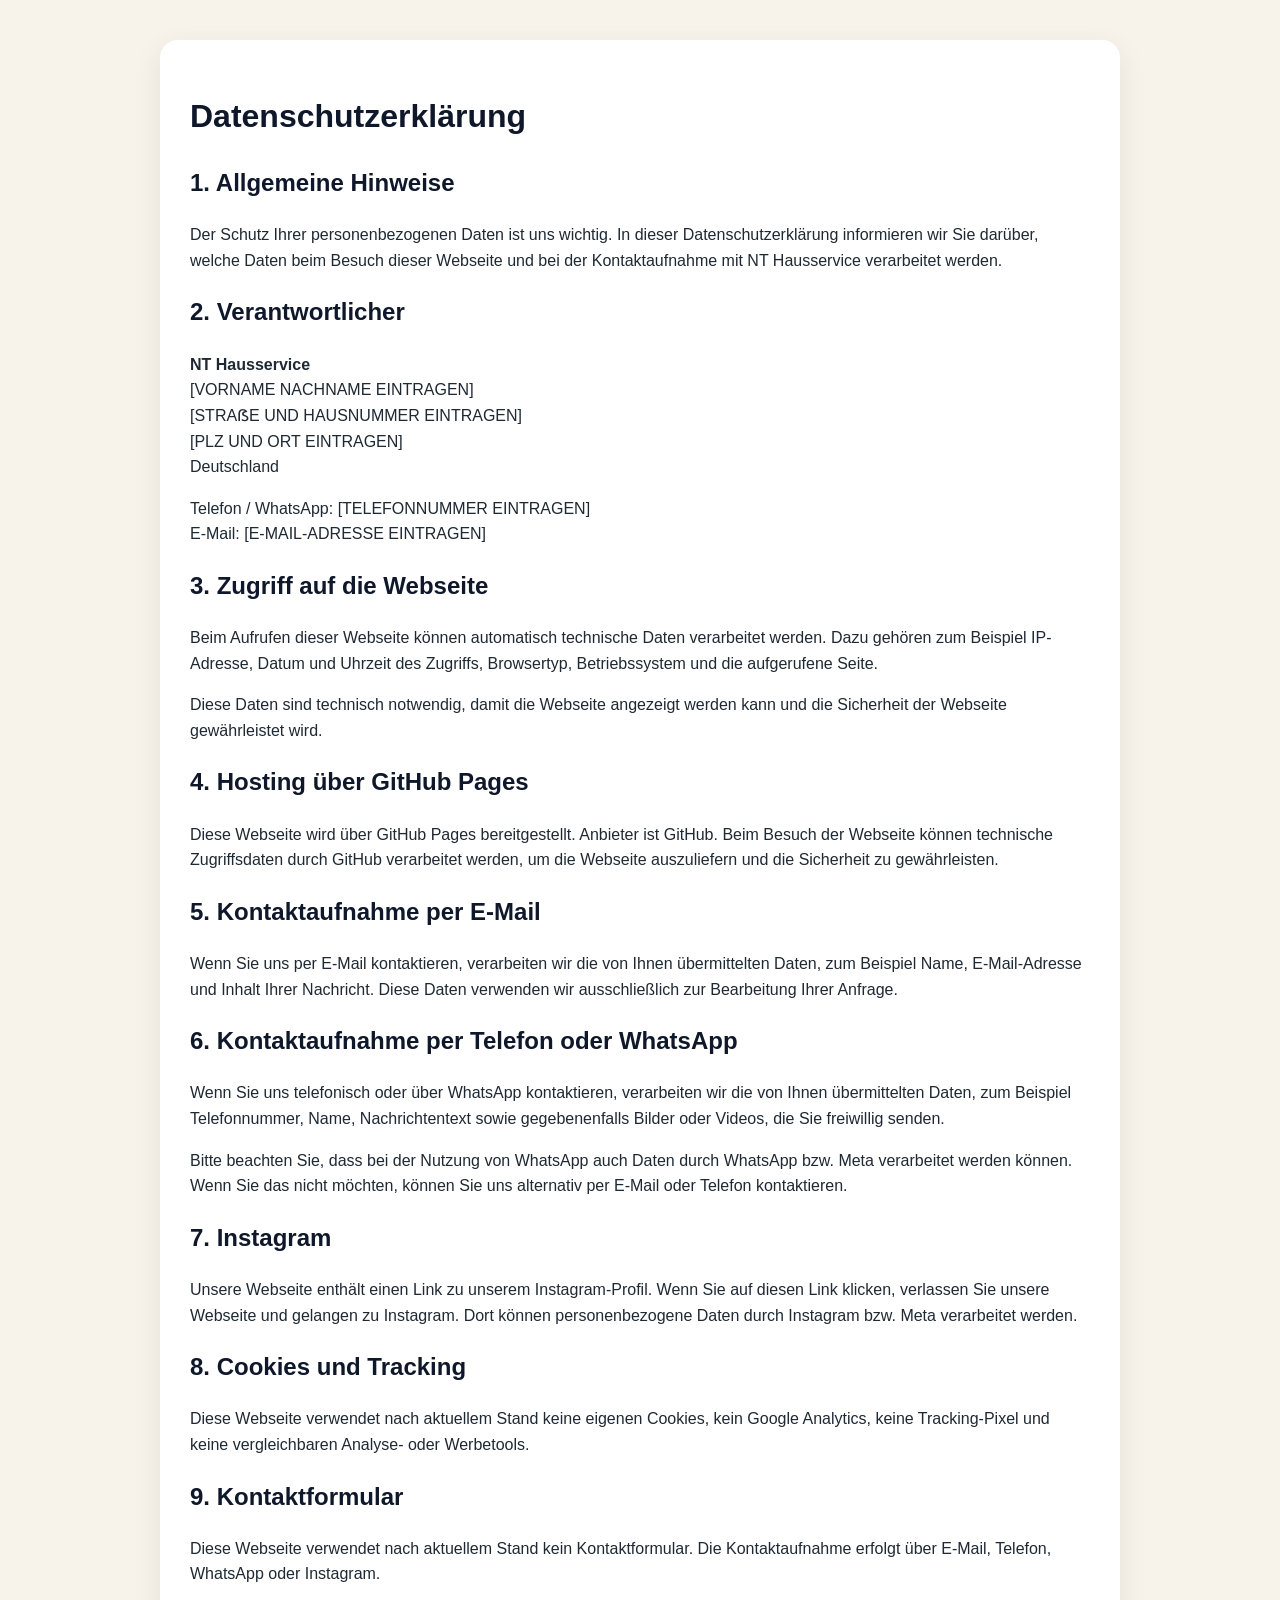
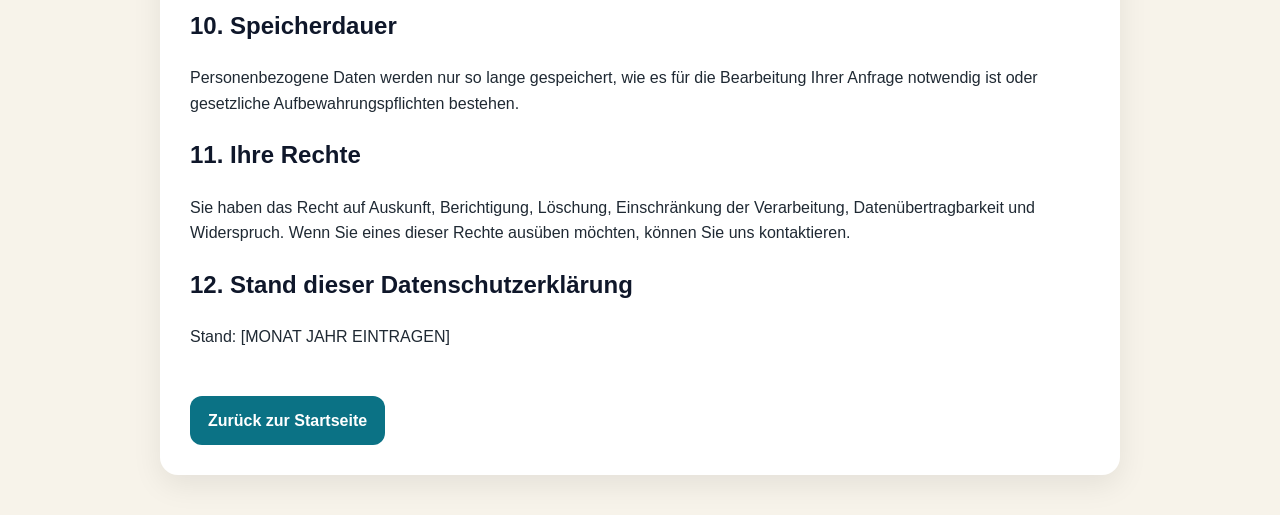
==== datenschutz.html @ 989eec22 "Add files via upload" ====
<!DOCTYPE html>
<html lang="de">
<head>
    <meta charset="UTF-8">
    <meta name="viewport" content="width=device-width, initial-scale=1.0">
    <title>Datenschutz – NT Hausservice</title>
    <style>
        body {
            margin: 0;
            font-family: Arial, sans-serif;
            background: #f7f3ea;
            color: #1f2933;
            line-height: 1.6;
        }

        .page {
            max-width: 900px;
            margin: 40px auto;
            padding: 30px;
            background: white;
            border-radius: 18px;
            box-shadow: 0 10px 30px rgba(0,0,0,0.08);
        }

        h1, h2 {
            color: #0f172a;
        }

        a {
            color: #0b7285;
            font-weight: bold;
            text-decoration: none;
        }

        .back {
            margin-top: 30px;
            display: inline-block;
            background: #0b7285;
            color: white;
            padding: 12px 18px;
            border-radius: 12px;
        }
    </style>
</head>
<body>
<main class="page">
    <h1>Datenschutzerklärung</h1>

    <h2>1. Allgemeine Hinweise</h2>

    <p>
        Der Schutz Ihrer personenbezogenen Daten ist uns wichtig.
        In dieser Datenschutzerklärung informieren wir Sie darüber,
        welche Daten beim Besuch dieser Webseite und bei der Kontaktaufnahme mit NT Hausservice verarbeitet werden.
    </p>

    <h2>2. Verantwortlicher</h2>

    <p>
        <strong>NT Hausservice</strong><br>
        [VORNAME NACHNAME EINTRAGEN]<br>
        [STRAẞE UND HAUSNUMMER EINTRAGEN]<br>
        [PLZ UND ORT EINTRAGEN]<br>
        Deutschland
    </p>

    <p>
        Telefon / WhatsApp: [TELEFONNUMMER EINTRAGEN]<br>
        E-Mail: [E-MAIL-ADRESSE EINTRAGEN]
    </p>

    <h2>3. Zugriff auf die Webseite</h2>

    <p>
        Beim Aufrufen dieser Webseite können automatisch technische Daten verarbeitet werden.
        Dazu gehören zum Beispiel IP-Adresse, Datum und Uhrzeit des Zugriffs,
        Browsertyp, Betriebssystem und die aufgerufene Seite.
    </p>

    <p>
        Diese Daten sind technisch notwendig, damit die Webseite angezeigt werden kann
        und die Sicherheit der Webseite gewährleistet wird.
    </p>

    <h2>4. Hosting über GitHub Pages</h2>

    <p>
        Diese Webseite wird über GitHub Pages bereitgestellt.
        Anbieter ist GitHub.
        Beim Besuch der Webseite können technische Zugriffsdaten durch GitHub verarbeitet werden,
        um die Webseite auszuliefern und die Sicherheit zu gewährleisten.
    </p>

    <h2>5. Kontaktaufnahme per E-Mail</h2>

    <p>
        Wenn Sie uns per E-Mail kontaktieren, verarbeiten wir die von Ihnen übermittelten Daten,
        zum Beispiel Name, E-Mail-Adresse und Inhalt Ihrer Nachricht.
        Diese Daten verwenden wir ausschließlich zur Bearbeitung Ihrer Anfrage.
    </p>

    <h2>6. Kontaktaufnahme per Telefon oder WhatsApp</h2>

    <p>
        Wenn Sie uns telefonisch oder über WhatsApp kontaktieren,
        verarbeiten wir die von Ihnen übermittelten Daten,
        zum Beispiel Telefonnummer, Name, Nachrichtentext sowie gegebenenfalls Bilder oder Videos,
        die Sie freiwillig senden.
    </p>

    <p>
        Bitte beachten Sie, dass bei der Nutzung von WhatsApp auch Daten durch WhatsApp bzw. Meta verarbeitet werden können.
        Wenn Sie das nicht möchten, können Sie uns alternativ per E-Mail oder Telefon kontaktieren.
    </p>

    <h2>7. Instagram</h2>

    <p>
        Unsere Webseite enthält einen Link zu unserem Instagram-Profil.
        Wenn Sie auf diesen Link klicken, verlassen Sie unsere Webseite und gelangen zu Instagram.
        Dort können personenbezogene Daten durch Instagram bzw. Meta verarbeitet werden.
    </p>

    <h2>8. Cookies und Tracking</h2>

    <p>
        Diese Webseite verwendet nach aktuellem Stand keine eigenen Cookies,
        kein Google Analytics, keine Tracking-Pixel und keine vergleichbaren Analyse- oder Werbetools.
    </p>

    <h2>9. Kontaktformular</h2>

    <p>
        Diese Webseite verwendet nach aktuellem Stand kein Kontaktformular.
        Die Kontaktaufnahme erfolgt über E-Mail, Telefon, WhatsApp oder Instagram.
    </p>

    <h2>10. Speicherdauer</h2>

    <p>
        Personenbezogene Daten werden nur so lange gespeichert,
        wie es für die Bearbeitung Ihrer Anfrage notwendig ist
        oder gesetzliche Aufbewahrungspflichten bestehen.
    </p>

    <h2>11. Ihre Rechte</h2>

    <p>
        Sie haben das Recht auf Auskunft, Berichtigung, Löschung,
        Einschränkung der Verarbeitung, Datenübertragbarkeit und Widerspruch.
        Wenn Sie eines dieser Rechte ausüben möchten, können Sie uns kontaktieren.
    </p>

    <h2>12. Stand dieser Datenschutzerklärung</h2>

    <p>
        Stand: [MONAT JAHR EINTRAGEN]
    </p>

    <a class="back" href="index.html">Zurück zur Startseite</a>
</main>
</body>
</html>
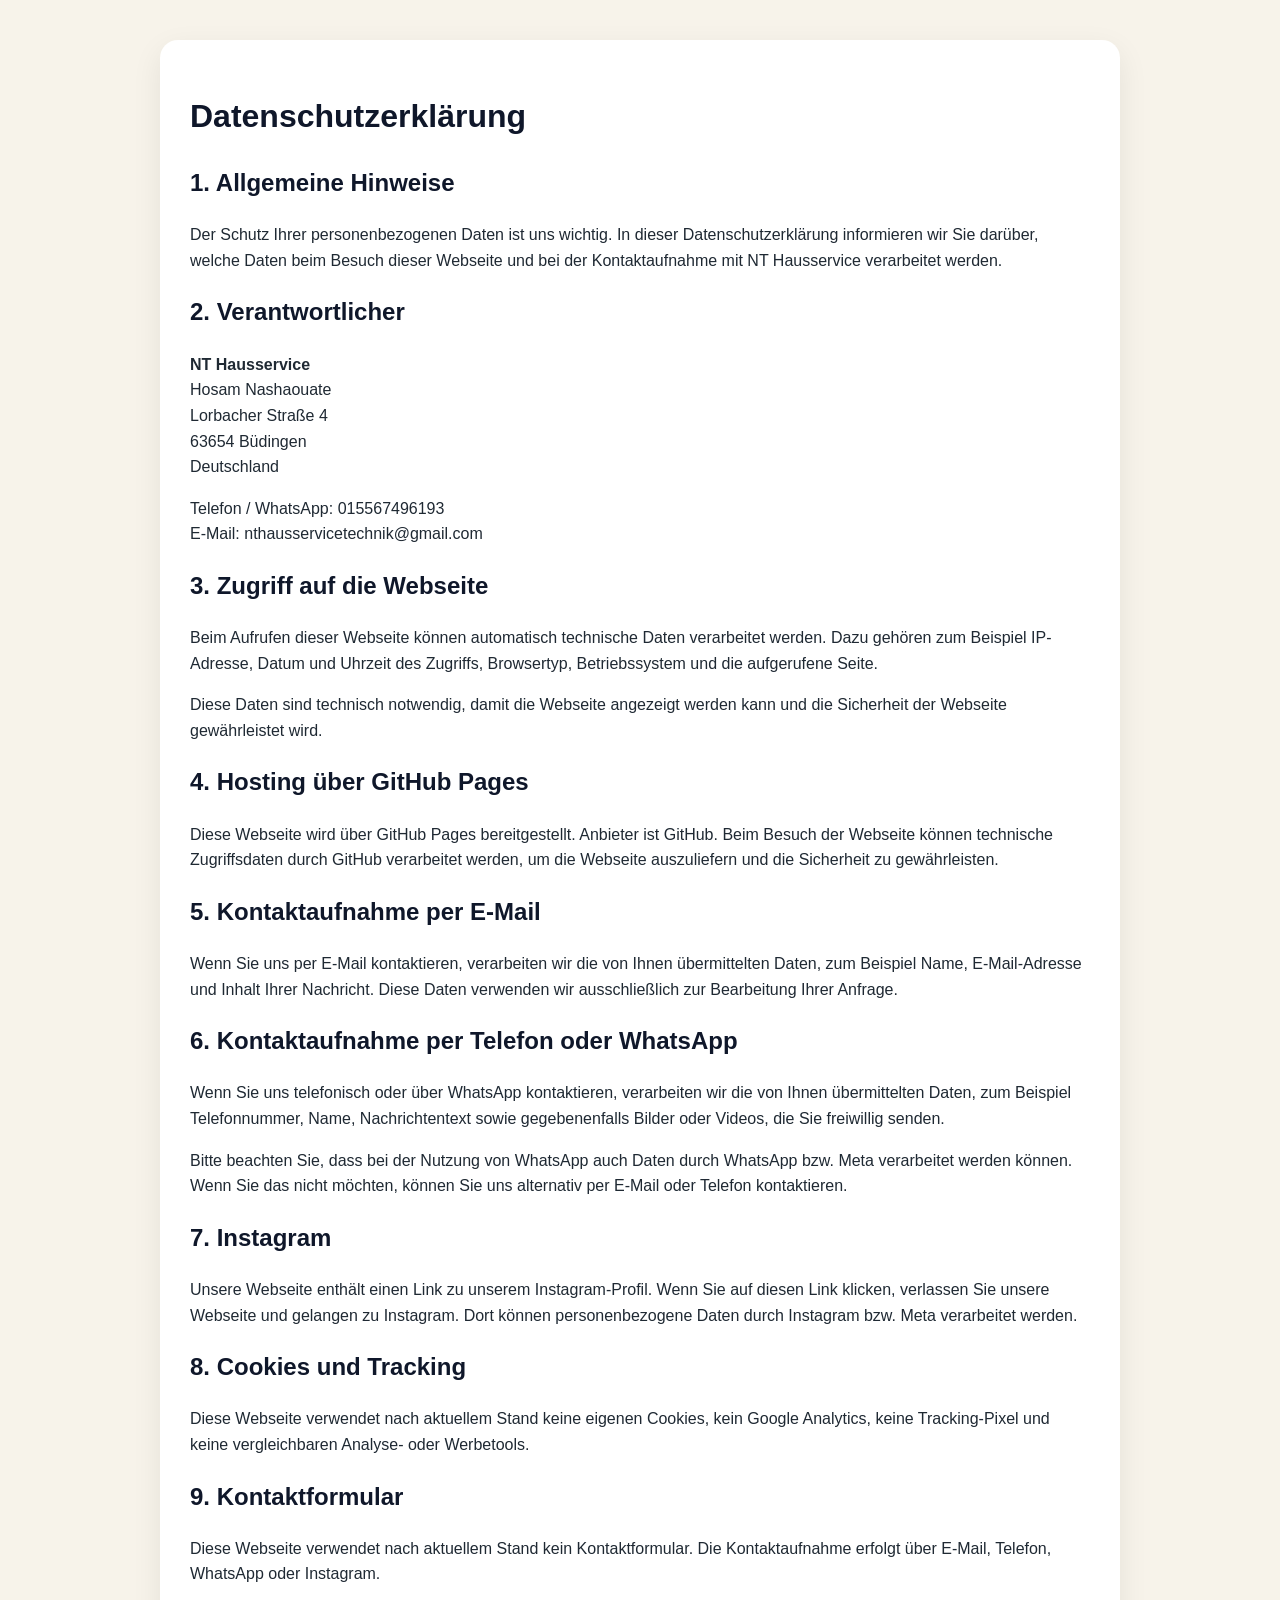
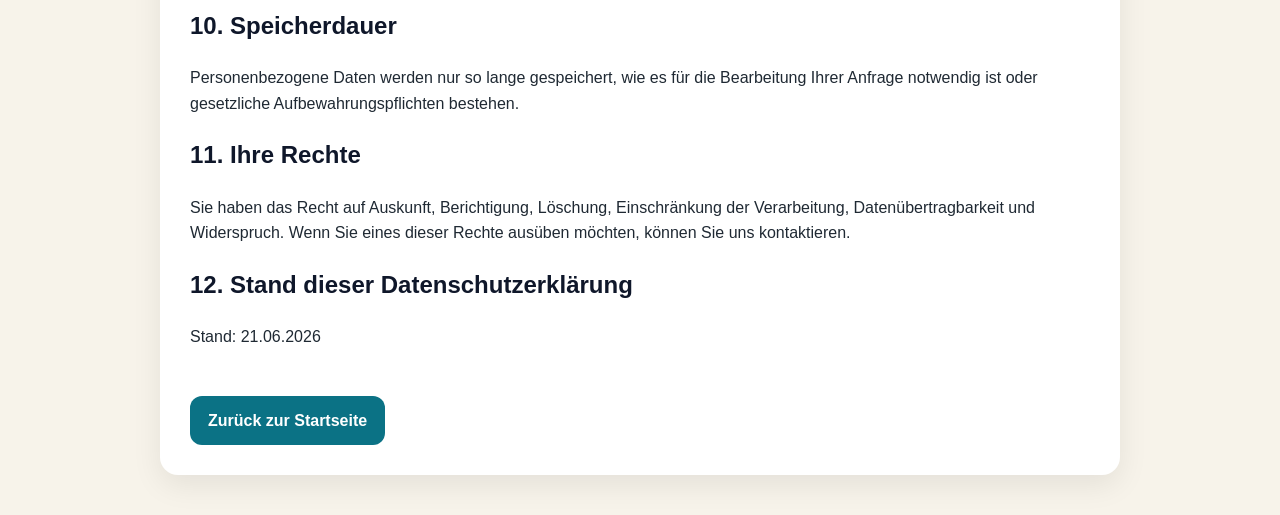
==== commit b5461363: "Add files via upload" ====
--- a/datenschutz.html
+++ b/datenschutz.html
@@ -58,15 +58,15 @@
 
     <p>
         <strong>NT Hausservice</strong><br>
-        [VORNAME NACHNAME EINTRAGEN]<br>
-        [STRAẞE UND HAUSNUMMER EINTRAGEN]<br>
-        [PLZ UND ORT EINTRAGEN]<br>
+        Hosam Nashaouate<br>
+        Lorbacher Straße 4<br>
+        63654 Büdingen<br>
         Deutschland
     </p>
 
     <p>
-        Telefon / WhatsApp: [TELEFONNUMMER EINTRAGEN]<br>
-        E-Mail: [E-MAIL-ADRESSE EINTRAGEN]
+        Telefon / WhatsApp: 015567496193<br>
+        E-Mail: nthausservicetechnik@gmail.com
     </p>
 
     <h2>3. Zugriff auf die Webseite</h2>
@@ -154,7 +154,7 @@
     <h2>12. Stand dieser Datenschutzerklärung</h2>
 
     <p>
-        Stand: [MONAT JAHR EINTRAGEN]
+        Stand: 21.06.2026
     </p>
 
     <a class="back" href="index.html">Zurück zur Startseite</a>
